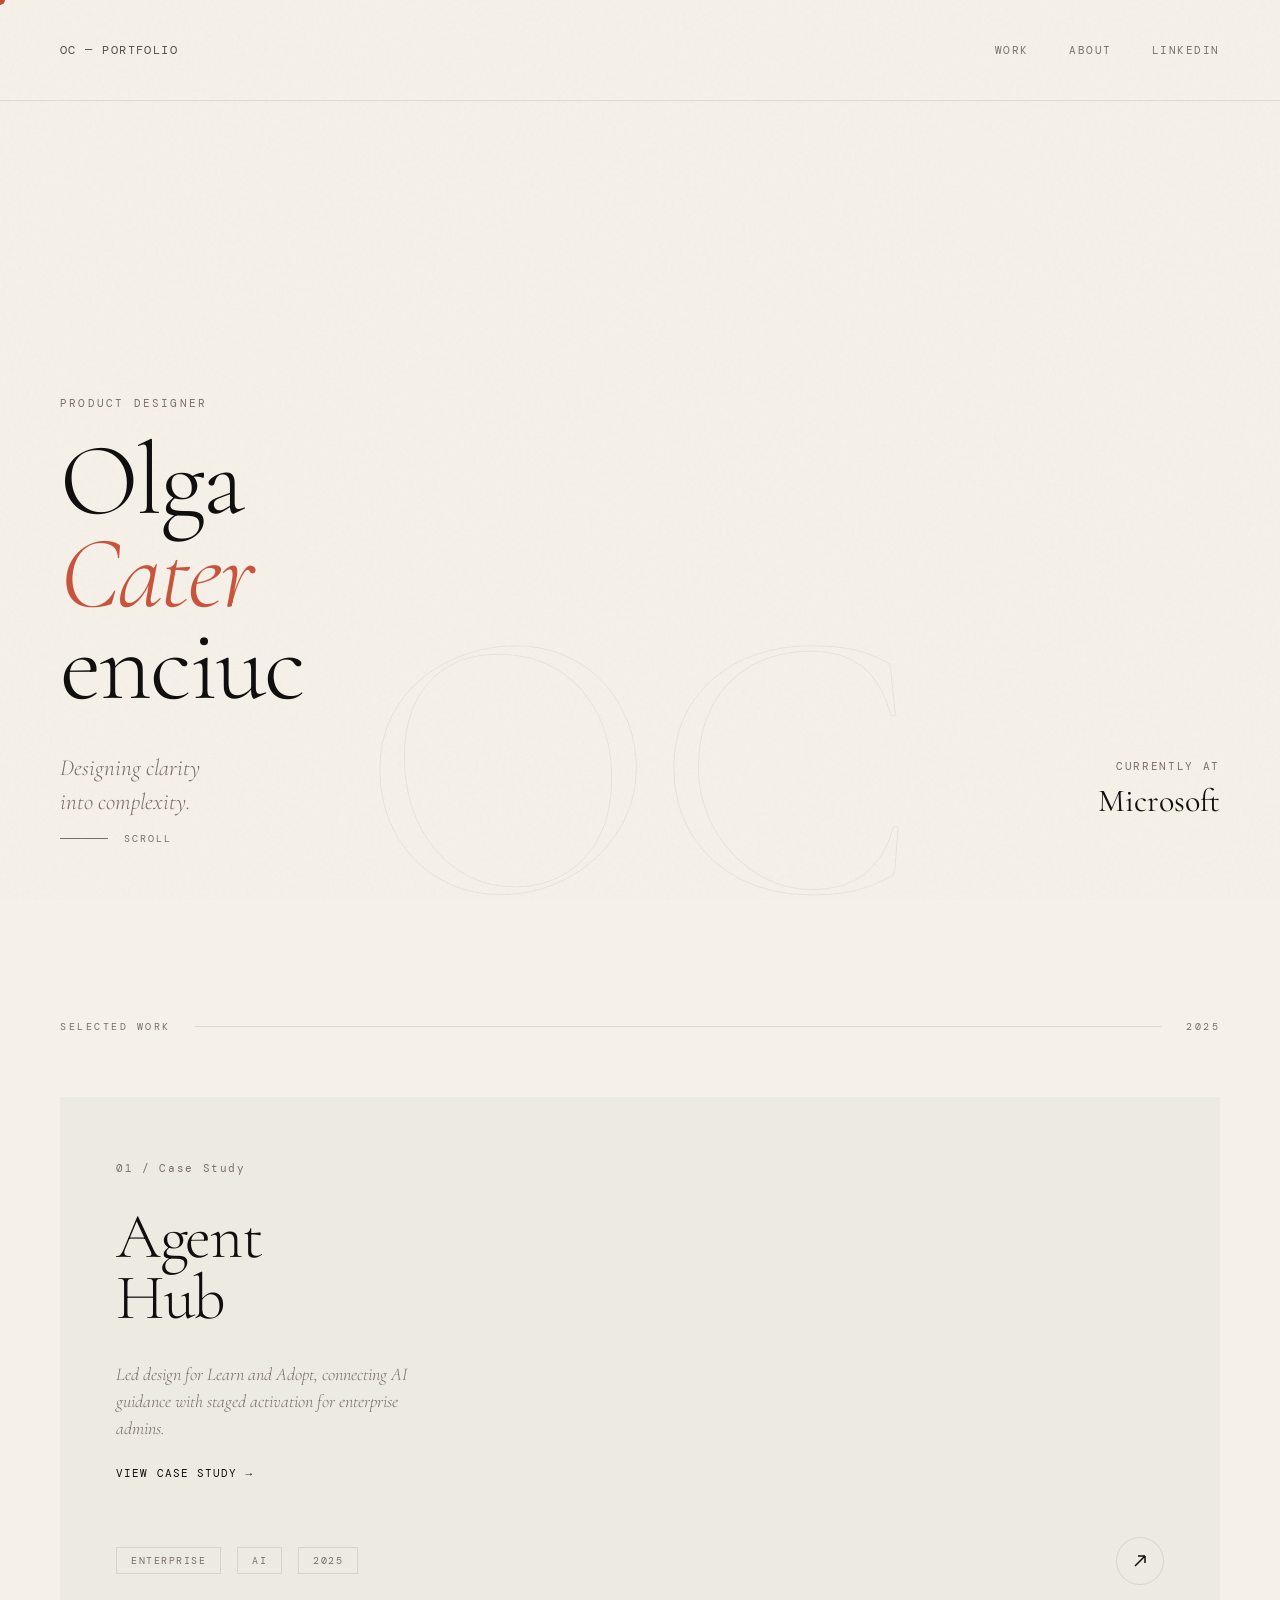
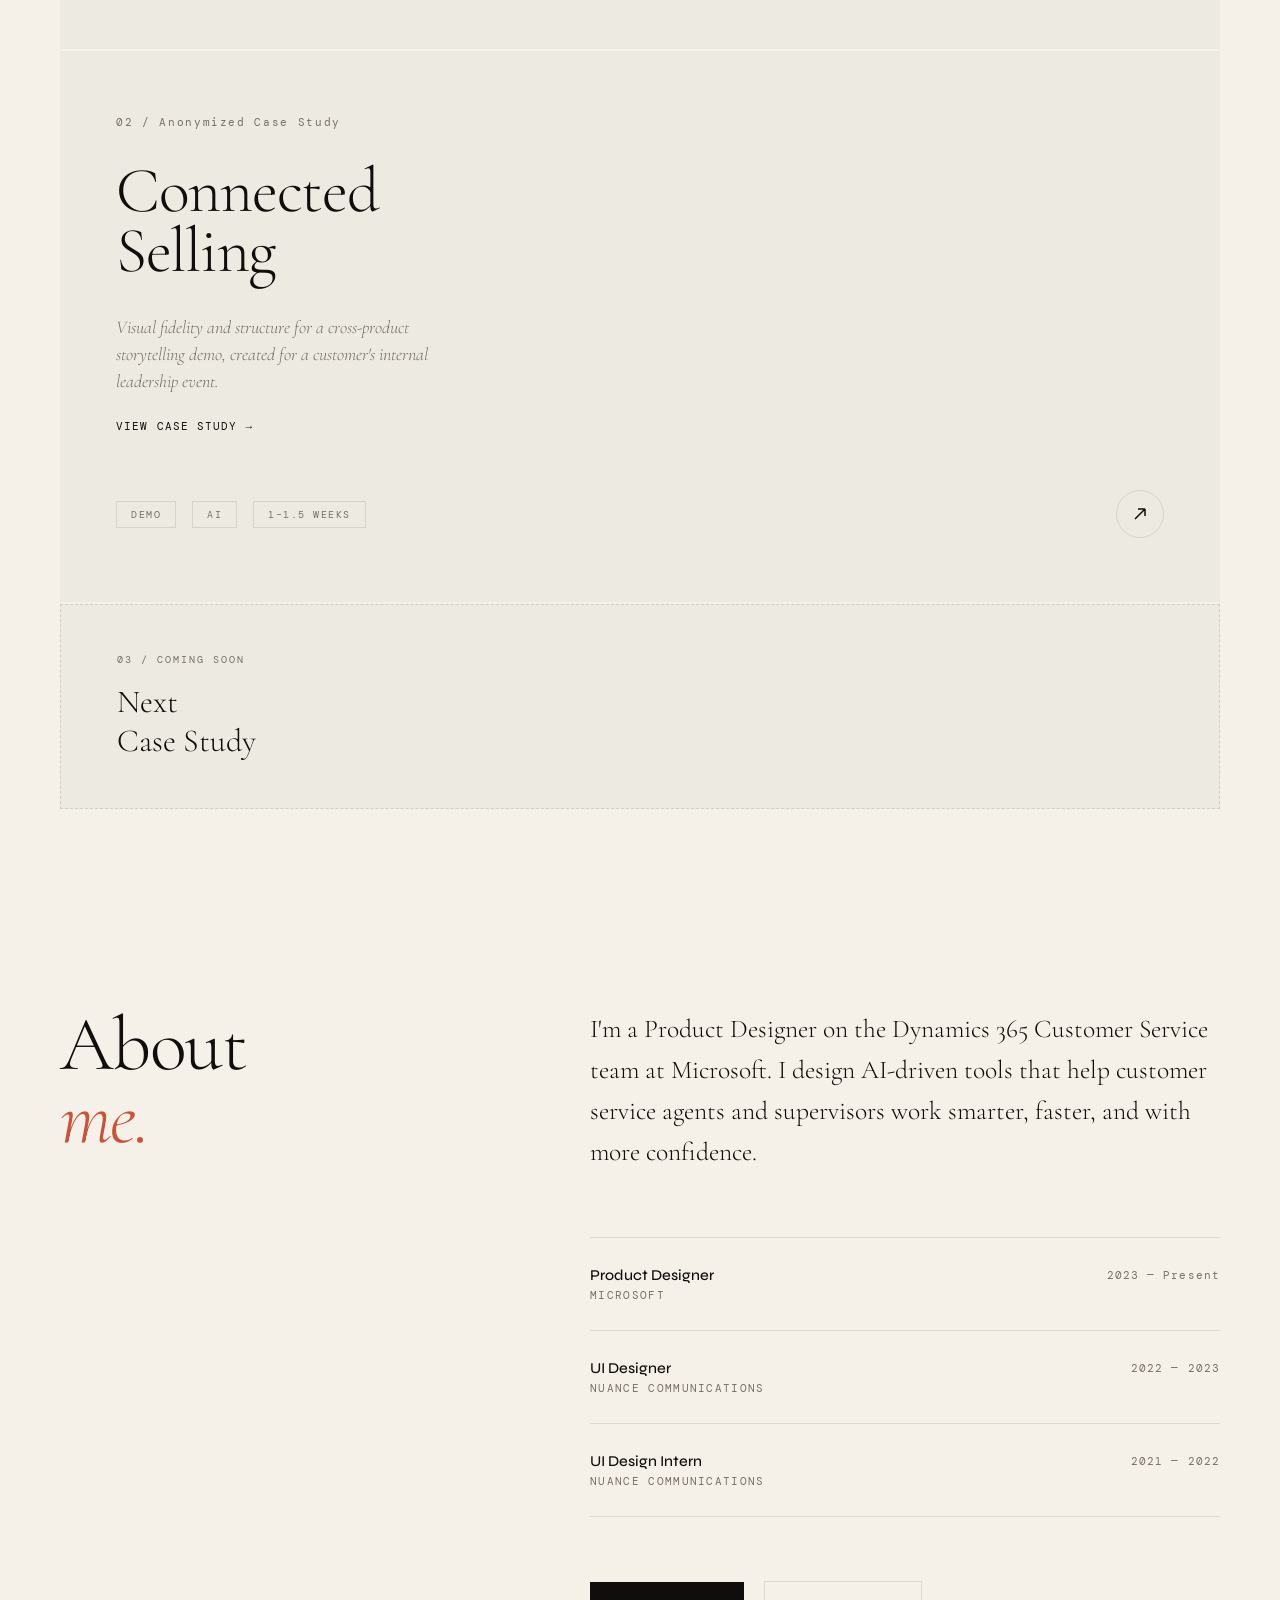
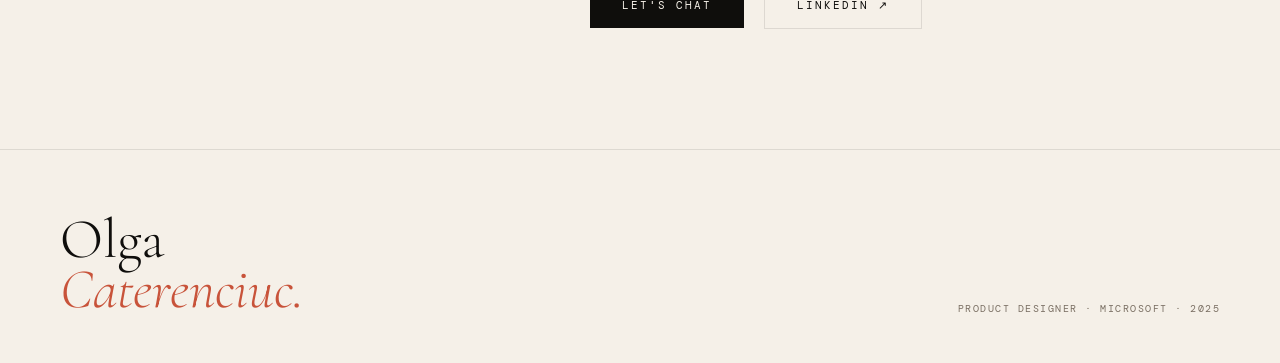
==== index.html @ b8806aa9 "Add portfolio prototype and refined case studies Co-authored-by: Copilot <223556219+Copilot@users.no" ====
<!DOCTYPE html>
<html lang="en">
<head>
  <meta charset="UTF-8" />
  <meta name="viewport" content="width=device-width, initial-scale=1.0" />
  <title>Olga Caterenciuc — Product Designer</title>
  <link href="https://fonts.googleapis.com/css2?family=Cormorant+Garamond:ital,wght@0,300;0,400;0,500;1,300;1,400&family=DM+Mono:wght@300;400&family=Syne:wght@400;500;700;800&display=swap" rel="stylesheet" />
  <style>
    *, *::before, *::after { box-sizing: border-box; margin: 0; padding: 0; }
    :root {
      --ivory: #F5F0E8; --ink: #0F0E0C; --warm-mid: #7A6F63;
      --accent: #C8533A; --accent-light: #E8C4BB;
      --surface: #EDEAE2; --border: rgba(15,14,12,0.1);
      --font-display: 'Cormorant Garamond', serif;
      --font-ui: 'Syne', sans-serif;
      --font-mono: 'DM Mono', monospace;
    }
    html { scroll-behavior: smooth; }
    body { background: var(--ivory); color: var(--ink); font-family: var(--font-ui); overflow-x: hidden; cursor: none; }
    body::before {
      content: ''; position: fixed; inset: 0;
      background-image: url("data:image/svg+xml,%3Csvg viewBox='0 0 256 256' xmlns='http://www.w3.org/2000/svg'%3E%3Cfilter id='noise'%3E%3CfeTurbulence type='fractalNoise' baseFrequency='0.9' numOctaves='4' stitchTiles='stitch'/%3E%3C/filter%3E%3Crect width='100%25' height='100%25' filter='url(%23noise)' opacity='0.035'/%3E%3C/svg%3E");
      pointer-events: none; z-index: 100; opacity: 0.6;
    }

    /* CURSOR */
    .cursor { position: fixed; width: 10px; height: 10px; background: var(--accent); border-radius: 50%; pointer-events: none; z-index: 9999; transform: translate(-50%,-50%); transition: width .25s, height .25s; mix-blend-mode: multiply; }
    .cursor-ring { position: fixed; width: 36px; height: 36px; border: 1px solid var(--accent); border-radius: 50%; pointer-events: none; z-index: 9998; transform: translate(-50%,-50%); transition: width .3s, height .3s, opacity .3s; opacity: .5; }
    body.ch .cursor { width: 20px; height: 20px; }
    body.ch .cursor-ring { width: 56px; height: 56px; opacity: .25; }

    /* NAV */
    nav { position: fixed; top: 0; left: 0; right: 0; z-index: 50; display: flex; justify-content: space-between; align-items: center; padding: 28px 60px; }
    .nav-logo { font-family: var(--font-mono); font-size: 12px; letter-spacing: .12em; color: var(--ink); text-decoration: none; text-transform: uppercase; opacity: .7; }
    .nav-links { display: flex; gap: 40px; list-style: none; }
    .nav-links a { font-family: var(--font-mono); font-size: 11px; letter-spacing: .14em; text-transform: uppercase; color: var(--ink); text-decoration: none; opacity: .55; transition: opacity .2s; }
    .nav-links a:hover { opacity: 1; }

    /* HERO */
    .hero { min-height: 100vh; display: grid; grid-template-columns: 1fr 1fr; padding: 0 60px; position: relative; overflow: hidden; }
    .hero-left { display: flex; flex-direction: column; justify-content: flex-end; padding-bottom: 80px; z-index: 2; }
    .hero-eyebrow { font-family: var(--font-mono); font-size: 11px; letter-spacing: .2em; text-transform: uppercase; color: var(--warm-mid); margin-bottom: 24px; opacity: 0; animation: fadeUp .8s ease .2s forwards; }
    .hero-name { font-family: var(--font-display); font-size: clamp(72px, 8vw, 128px); font-weight: 300; line-height: .9; letter-spacing: -.02em; color: var(--ink); opacity: 0; animation: fadeUp .9s ease .4s forwards; }
    .hero-name em { font-style: italic; color: var(--accent); }
    .hero-tagline { margin-top: 40px; font-family: var(--font-display); font-size: clamp(18px, 1.8vw, 24px); font-weight: 300; font-style: italic; color: var(--warm-mid); max-width: 380px; line-height: 1.5; opacity: 0; animation: fadeUp .9s ease .65s forwards; }
    .hero-right { display: flex; flex-direction: column; justify-content: flex-end; align-items: flex-end; padding-bottom: 80px; z-index: 2; }
    .hero-meta { text-align: right; opacity: 0; animation: fadeUp .8s ease .8s forwards; }
    .hero-meta-role { font-family: var(--font-mono); font-size: 11px; letter-spacing: .15em; text-transform: uppercase; color: var(--warm-mid); margin-bottom: 8px; }
    .hero-meta-company { font-family: var(--font-display); font-size: 32px; font-weight: 400; color: var(--ink); }
    .hero-deco { position: absolute; bottom: -60px; left: 50%; transform: translateX(-50%); font-family: var(--font-display); font-size: clamp(200px, 30vw, 420px); font-weight: 300; color: transparent; -webkit-text-stroke: 1px rgba(15,14,12,0.06); pointer-events: none; line-height: 1; white-space: nowrap; z-index: 1; opacity: 0; animation: fadeIn 1.2s ease 1s forwards; }
    .scroll-hint { position: absolute; bottom: 40px; left: 60px; display: flex; align-items: center; gap: 16px; opacity: 0; animation: fadeUp .8s ease 1.2s forwards; }
    .scroll-hint span { font-family: var(--font-mono); font-size: 10px; letter-spacing: .2em; text-transform: uppercase; color: var(--warm-mid); }
    .scroll-line { width: 48px; height: 1px; background: var(--warm-mid); transform-origin: left; animation: lineGrow 1s ease 1.5s both; }

    /* SECTION DIVIDER */
    .section-divider { display: flex; align-items: center; gap: 24px; padding: 0 60px; margin-bottom: 64px; }
    .section-divider-label { font-family: var(--font-mono); font-size: 10px; letter-spacing: .25em; text-transform: uppercase; color: var(--warm-mid); white-space: nowrap; }
    .section-divider-line { flex: 1; height: 1px; background: var(--border); }

    /* PROJECTS */
    .projects-section { padding: 120px 0 80px; }
    .projects-grid { padding: 0 60px; display: grid; gap: 2px; }

    .case-card { position: relative; display: grid; grid-template-columns: 1fr; background: var(--surface); overflow: hidden; cursor: none; transition: background .4s ease; text-decoration: none; color: inherit; }
    .case-card:hover { background: var(--ink); }
    .case-card-content { padding: 64px 56px; display: flex; flex-direction: column; justify-content: space-between; position: relative; z-index: 2; }
    .case-card-index { font-family: var(--font-mono); font-size: 11px; letter-spacing: .15em; color: var(--warm-mid); transition: color .4s; }
    .case-card:hover .case-card-index { color: rgba(245,240,232,.4); }
    .case-card-title { font-family: var(--font-display); font-size: clamp(48px, 5vw, 72px); font-weight: 300; line-height: .95; letter-spacing: -.02em; color: var(--ink); transition: color .4s; margin: 32px 0; }
    .case-card:hover .case-card-title { color: var(--ivory); }
    .case-card-desc { font-family: var(--font-display); font-size: 18px; font-weight: 300; font-style: italic; color: var(--warm-mid); line-height: 1.5; max-width: 320px; transition: color .4s; }
    .case-card:hover .case-card-desc { color: rgba(245,240,232,.6); }
    .case-card-footer { display: flex; align-items: center; gap: 16px; margin-top: 56px; }
    .case-card-tag { font-family: var(--font-mono); font-size: 10px; letter-spacing: .15em; text-transform: uppercase; padding: 6px 14px; border: 1px solid var(--border); color: var(--warm-mid); transition: border-color .4s, color .4s; }
    .case-card:hover .case-card-tag { border-color: rgba(245,240,232,.2); color: rgba(245,240,232,.5); }
    .case-card-arrow { margin-left: auto; width: 48px; height: 48px; border: 1px solid var(--border); border-radius: 50%; display: flex; align-items: center; justify-content: center; transition: border-color .4s, transform .3s, background .4s; }
    .case-card:hover .case-card-arrow { border-color: var(--accent); background: var(--accent); transform: rotate(-45deg); }
    .case-card-arrow svg { transition: stroke .4s; stroke: var(--ink); }
    .case-card:hover .case-card-arrow svg { stroke: var(--ivory); }

    .coming-soon-row { display: grid; grid-template-columns: 1fr 1fr; gap: 2px; margin-top: 2px; }
    .coming-card { padding: 48px 56px; background: var(--surface); border: 1px dashed rgba(15,14,12,.12); display: flex; flex-direction: column; gap: 16px; opacity: .6; }
    .coming-card-label { font-family: var(--font-mono); font-size: 10px; letter-spacing: .2em; text-transform: uppercase; color: var(--warm-mid); }
    .coming-card-title { font-family: var(--font-display); font-size: 32px; font-weight: 300; color: var(--ink); }

    /* ABOUT */
    .about-section { padding: 120px 60px; display: grid; grid-template-columns: 1fr 1.4fr; gap: 80px; align-items: start; }
    .about-heading-wrap { position: sticky; top: 120px; }
    .about-heading { font-family: var(--font-display); font-size: clamp(56px, 6vw, 88px); font-weight: 300; line-height: .95; letter-spacing: -.02em; color: var(--ink); }
    .about-heading em { font-style: italic; color: var(--accent); }
    .about-bio { font-family: var(--font-display); font-size: clamp(20px, 2vw, 26px); font-weight: 300; line-height: 1.6; color: var(--ink); margin-bottom: 64px; }
    .experience-list { border-top: 1px solid var(--border); }
    .exp-item { display: grid; grid-template-columns: 1fr auto; align-items: start; padding: 28px 0; border-bottom: 1px solid var(--border); gap: 24px; }
    .exp-role { font-family: var(--font-ui); font-size: 15px; font-weight: 500; color: var(--ink); margin-bottom: 4px; }
    .exp-company { font-family: var(--font-mono); font-size: 11px; letter-spacing: .12em; text-transform: uppercase; color: var(--warm-mid); }
    .exp-year { font-family: var(--font-mono); font-size: 11px; letter-spacing: .1em; color: var(--warm-mid); padding-top: 2px; }
    .about-cta { margin-top: 64px; display: flex; gap: 20px; align-items: center; }

    /* BUTTONS */
    .btn-primary { display: inline-flex; align-items: center; gap: 12px; padding: 16px 32px; background: var(--ink); color: var(--ivory); font-family: var(--font-mono); font-size: 11px; letter-spacing: .18em; text-transform: uppercase; text-decoration: none; transition: background .3s; cursor: none; }
    .btn-primary:hover { background: var(--accent); }
    .btn-ghost { display: inline-flex; align-items: center; gap: 12px; padding: 16px 32px; border: 1px solid var(--border); color: var(--ink); font-family: var(--font-mono); font-size: 11px; letter-spacing: .18em; text-transform: uppercase; text-decoration: none; transition: border-color .3s, color .3s, background .3s; cursor: none; }
    .btn-ghost:hover { border-color: var(--ink); background: var(--ink); color: var(--ivory); }

    /* FOOTER */
    footer { padding: 64px 60px 48px; border-top: 1px solid var(--border); display: flex; justify-content: space-between; align-items: flex-end; }
    .footer-left { font-family: var(--font-display); font-size: 56px; font-weight: 300; line-height: .9; color: var(--ink); }
    .footer-left em { font-style: italic; color: var(--accent); }
    .footer-copy { font-family: var(--font-mono); font-size: 10px; letter-spacing: .15em; text-transform: uppercase; color: var(--warm-mid); }

    /* ANIMATIONS */
    @keyframes fadeUp { from { opacity: 0; transform: translateY(24px); } to { opacity: 1; transform: translateY(0); } }
    @keyframes fadeIn { from { opacity: 0; } to { opacity: 1; } }
    @keyframes lineGrow { from { transform: scaleX(0); } to { transform: scaleX(1); } }
    .reveal { opacity: 0; transform: translateY(32px); transition: opacity .8s ease, transform .8s ease; }
    .reveal.visible { opacity: 1; transform: translateY(0); }

    @media (max-width: 900px) {
      nav { padding: 24px 32px; } .nav-links { display: none; }
      .hero { grid-template-columns: 1fr; padding: 0 32px; }
      .hero-right { display: none; }
      .section-divider, .projects-grid { padding: 0 32px; }
      .coming-soon-row { grid-template-columns: 1fr; }
      .coming-card { padding: 40px 32px; }
      .about-section { grid-template-columns: 1fr; padding: 80px 32px; gap: 48px; }
      .about-heading-wrap { position: static; }
      footer { flex-direction: column; gap: 32px; align-items: flex-start; padding: 48px 32px 40px; }
      .footer-left { font-size: 40px; }
    }
  </style>
  <link rel="stylesheet" href="prototype.css" />
</head>
<body>
  <div class="cursor" id="cursor"></div>
  <div class="cursor-ring" id="cursorRing"></div>

  <nav aria-label="Main navigation">
    <a href="index.html" class="nav-logo">OC — Portfolio</a>
    <ul class="nav-links">
      <li><a href="#projects">Work</a></li>
      <li><a href="#about">About</a></li>
      <li><a href="https://www.linkedin.com/in/olga-caterenciuc-95aa991a5/" target="_blank" rel="noopener noreferrer">LinkedIn</a></li>
    </ul>
  </nav>

  <section class="hero">
    <div class="hero-left">
      <p class="hero-eyebrow">Product Designer</p>
      <h1 class="hero-name">Olga<br><em>Cater</em><br>enciuc</h1>
      <p class="hero-tagline">Designing clarity<br>into complexity.</p>
    </div>
    <div class="hero-right">
      <div class="hero-meta">
        <p class="hero-meta-role">Currently at</p>
        <p class="hero-meta-company">Microsoft</p>
      </div>
    </div>
    <div class="hero-deco">OC</div>
    <a class="scroll-hint" href="#projects" aria-label="Explore selected work">
      <div class="scroll-line"></div>
      <span>Scroll</span>
    </a>
  </section>

  <section class="projects-section" id="projects">
    <div class="section-divider reveal">
      <span class="section-divider-label">Selected Work</span>
      <div class="section-divider-line"></div>
      <span class="section-divider-label">2025</span>
    </div>
    <div class="projects-grid">
      <a href="agenthub.html" class="case-card reveal">
        <div class="case-card-content">
          <span class="case-card-index">01 / Case Study</span>
          <div>
            <h2 class="case-card-title">Agent<br>Hub</h2>
            <p class="case-card-desc">Led design for Learn and Adopt, connecting AI guidance with staged activation for enterprise admins.</p>
            <span class="case-card-link">View case study &rarr;</span>
          </div>
          <div class="case-card-footer">
            <span class="case-card-tag">Enterprise</span>
            <span class="case-card-tag">AI</span>
            <span class="case-card-tag">2025</span>
            <div class="case-card-arrow">
              <svg width="16" height="16" viewBox="0 0 16 16" fill="none" stroke-width="1.5">
                <path d="M3 13L13 3M13 3H6M13 3V10"/>
              </svg>
            </div>
          </div>
        </div>
      </a>
      <a href="connected-selling.html" class="case-card reveal">
        <div class="case-card-content">
          <span class="case-card-index">02 / Anonymized Case Study</span>
          <div>
            <h2 class="case-card-title">Connected<br>Selling</h2>
            <p class="case-card-desc">Visual fidelity and structure for a cross-product storytelling demo, created for a customer's internal leadership event.</p>
            <span class="case-card-link">View case study &rarr;</span>
          </div>
          <div class="case-card-footer">
            <span class="case-card-tag">Demo</span>
            <span class="case-card-tag">AI</span>
            <span class="case-card-tag">1–1.5 weeks</span>
            <div class="case-card-arrow">
              <svg width="16" height="16" viewBox="0 0 16 16" fill="none" stroke-width="1.5" aria-hidden="true">
                <path d="M3 13L13 3M13 3H6M13 3V10"/>
              </svg>
            </div>
          </div>
        </div>
      </a>
      <div class="coming-card reveal">
        <span class="coming-card-label">03 / Coming soon</span>
        <p class="coming-card-title">Next<br>Case Study</p>
      </div>
    </div>
  </section>

  <section class="about-section" id="about">
    <div class="about-heading-wrap reveal">
      <h2 class="about-heading">About<br><em>me.</em></h2>
    </div>
    <div class="about-body">
      <p class="about-bio reveal">I'm a Product Designer on the Dynamics 365 Customer Service team at Microsoft. I design AI-driven tools that help customer service agents and supervisors work smarter, faster, and with more confidence.</p>
      <div class="experience-list reveal">
        <div class="exp-item">
          <div><p class="exp-role">Product Designer</p><p class="exp-company">Microsoft</p></div>
          <span class="exp-year">2023 — Present</span>
        </div>
        <div class="exp-item">
          <div><p class="exp-role">UI Designer</p><p class="exp-company">Nuance Communications</p></div>
          <span class="exp-year">2022 — 2023</span>
        </div>
        <div class="exp-item">
          <div><p class="exp-role">UI Design Intern</p><p class="exp-company">Nuance Communications</p></div>
          <span class="exp-year">2021 — 2022</span>
        </div>
      </div>
      <div class="about-cta reveal">
        <a href="mailto:hello@olgacaterenciuc.co" class="btn-primary">Let's chat</a>
        <a href="https://www.linkedin.com/in/olga-caterenciuc-95aa991a5/" target="_blank" rel="noopener noreferrer" class="btn-ghost">LinkedIn ↗</a>
      </div>
    </div>
  </section>

  <footer>
    <div class="footer-left">Olga<br><em>Caterenciuc.</em></div>
    <div class="footer-right"><p class="footer-copy">Product Designer · Microsoft · 2025</p></div>
  </footer>

  <script>
    const cursor = document.getElementById('cursor');
    const ring = document.getElementById('cursorRing');
    let mx = -100, my = -100, rx = -100, ry = -100;
    document.addEventListener('mousemove', e => {
      mx = e.clientX; my = e.clientY;
      cursor.style.left = mx + 'px'; cursor.style.top = my + 'px';
    });
    function animateRing() {
      rx += (mx - rx) * .12; ry += (my - ry) * .12;
      ring.style.left = rx + 'px'; ring.style.top = ry + 'px';
      requestAnimationFrame(animateRing);
    }
    animateRing();
    document.querySelectorAll('a,button,.case-card').forEach(el => {
      el.addEventListener('mouseenter', () => document.body.classList.add('ch'));
      el.addEventListener('mouseleave', () => document.body.classList.remove('ch'));
    });
    const io = new IntersectionObserver(entries => {
      entries.forEach(e => { if (e.isIntersecting) { e.target.classList.add('visible'); io.unobserve(e.target); } });
    }, { threshold: .1 });
    document.querySelectorAll('.reveal').forEach(el => io.observe(el));
  </script>
</body>
</html>
---- prototype.css ----
nav {
  gap: 16px;
  background: var(--ivory);
  border-bottom: 1px solid var(--border);
}

[id] {
  scroll-margin-top: 128px;
}

a:focus-visible {
  outline: 2px solid var(--accent);
  outline-offset: 6px;
}

.nav-links a,
.nav-logo,
.nav-back {
  display: inline-flex;
  align-items: center;
  min-height: 44px;
}

.scroll-hint {
  z-index: 3;
  min-height: 44px;
  text-decoration: none;
}

.case-card-link {
  display: inline-block;
  margin-top: 24px;
  font-family: var(--font-mono);
  font-size: 11px;
  letter-spacing: .1em;
  text-transform: uppercase;
}

.case-card:hover .case-card-link,
.case-card:focus-visible .case-card-link {
  color: var(--accent);
}

@media (max-width: 1024px) {
  .cs-toc {
    display: block;
    position: static;
    margin-bottom: 48px;
  }

  .cs-toc-list {
    flex-direction: row;
    flex-wrap: wrap;
    gap: 8px 24px;
  }

  .cs-toc-list a {
    min-height: 44px;
  }
}

@media (max-width: 900px) {
  nav {
    flex-wrap: wrap;
    padding: 12px 24px;
    gap: 0 16px;
  }

  nav .nav-links {
    display: flex;
    flex-wrap: wrap;
    gap: 0 20px;
  }

  .case-card-content {
    padding: 40px 32px;
  }

  .case-card-footer,
  .about-cta,
  .footer-cta {
    flex-wrap: wrap;
  }
}

@media (pointer: coarse), (prefers-reduced-motion: reduce) {
  body {
    cursor: auto;
  }

  a,
  .case-card,
  .btn-primary,
  .btn-ghost {
    cursor: pointer;
  }

  .cursor,
  .cursor-ring {
    display: none;
  }
}

@media (prefers-reduced-motion: reduce) {
  html {
    scroll-behavior: auto;
  }

  *,
  *::before,
  *::after {
    animation: none !important;
    transition: none !important;
  }

  .reveal,
  .hero-eyebrow,
  .hero-name,
  .hero-tagline,
  .hero-meta,
  .hero-deco,
  .scroll-hint,
  .cs-hero-label,
  .cs-hero-title,
  .cs-hero-desc,
  .cs-hero-meta,
  .hero-deco-cs {
    opacity: 1;
    transform: none;
  }
}
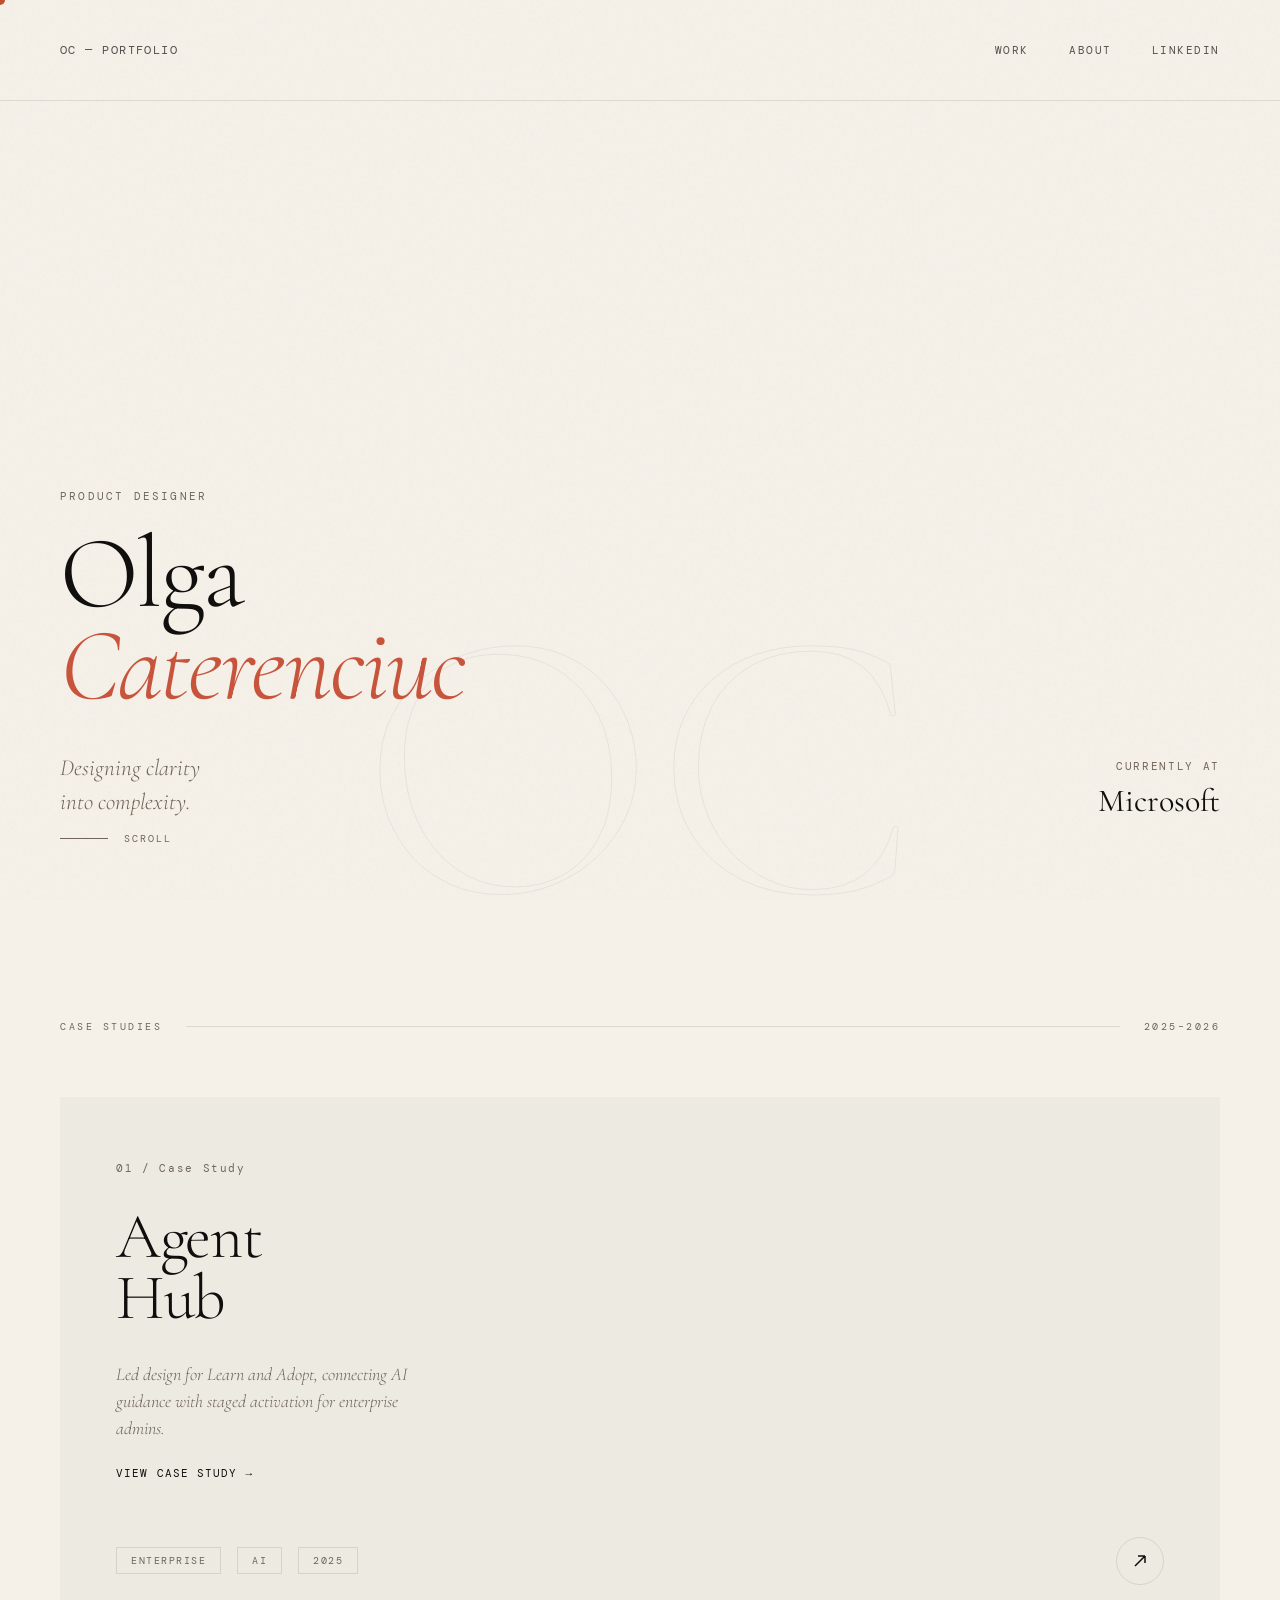
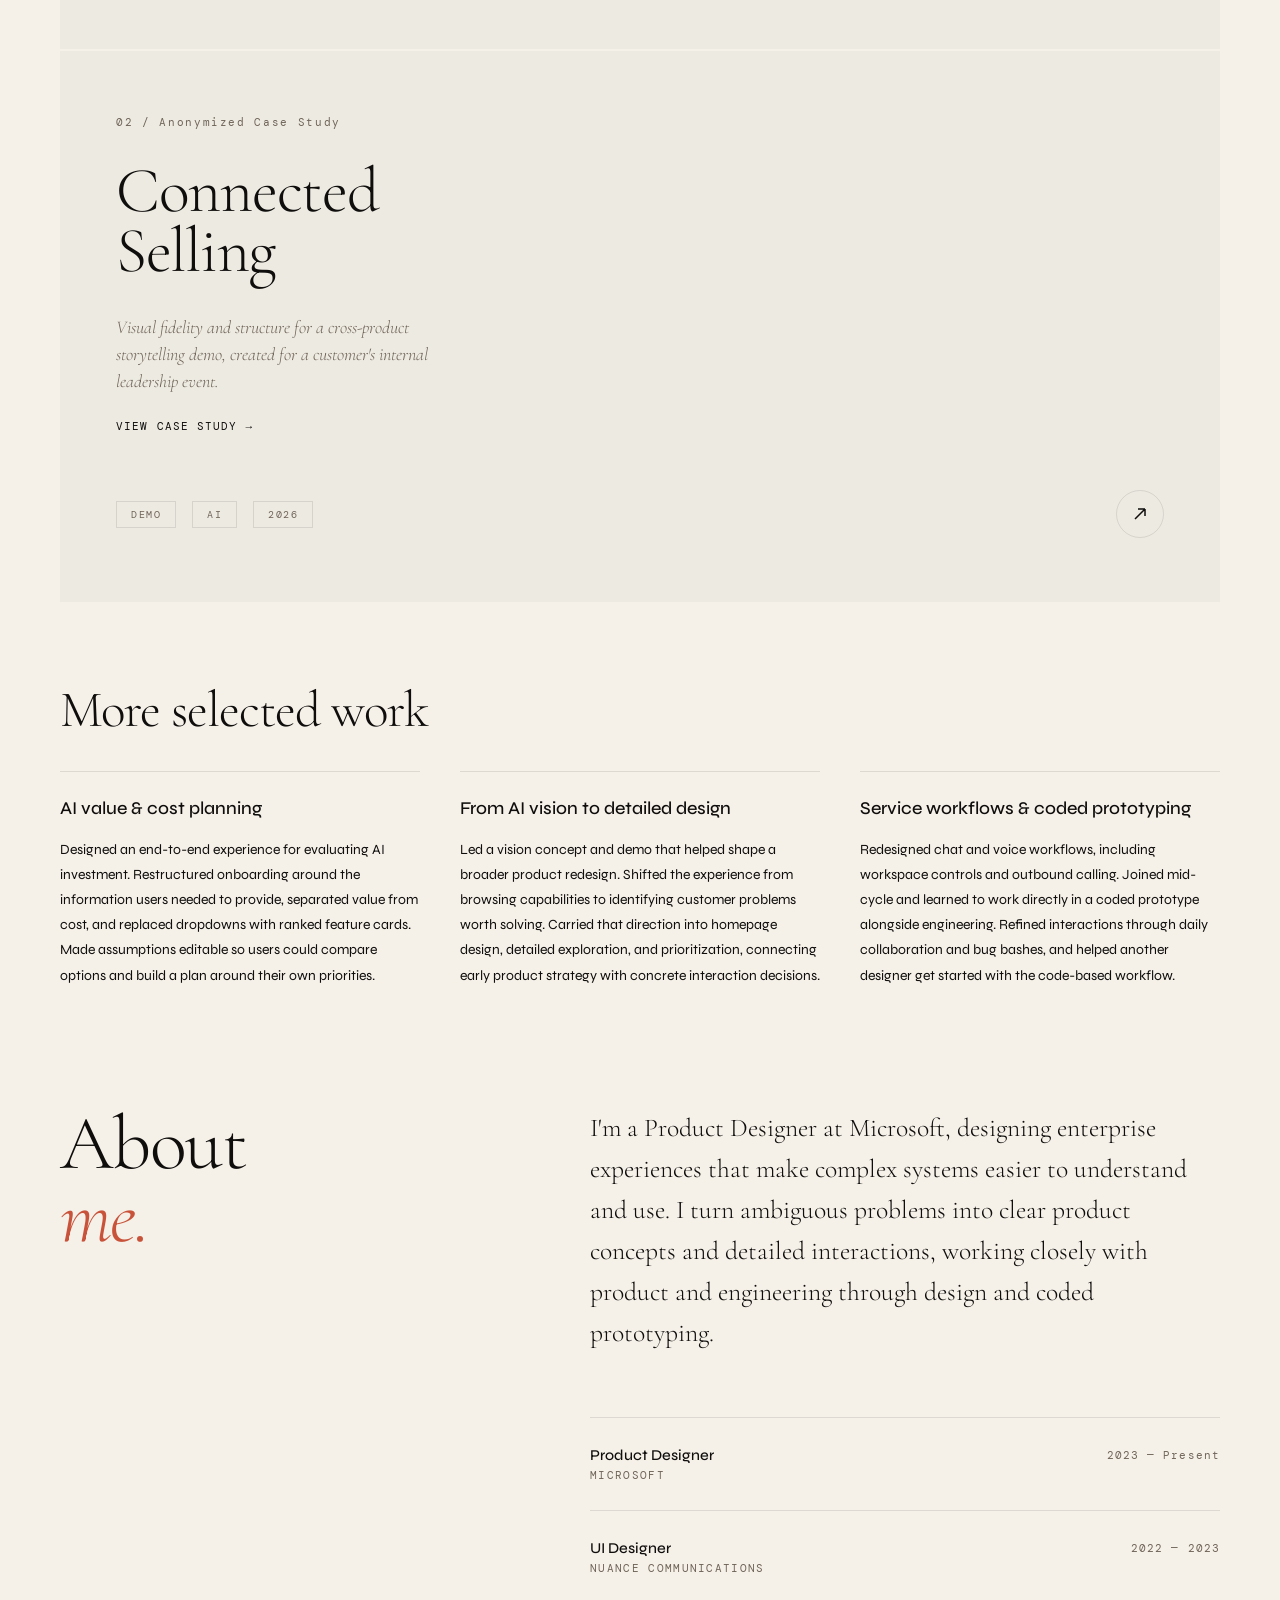
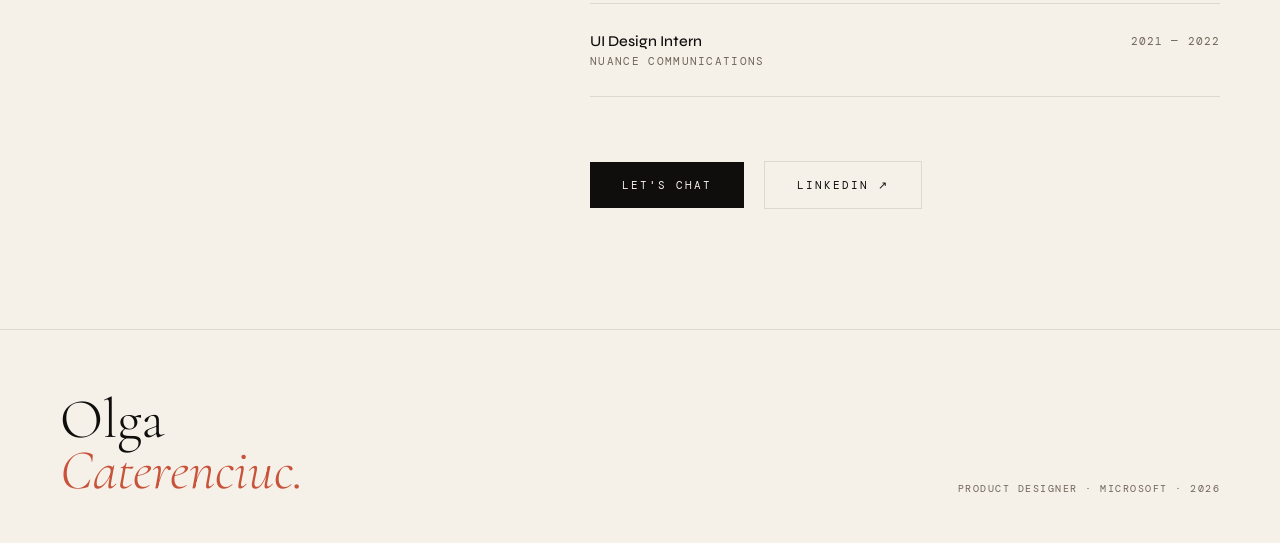
==== commit 0a561217: "Polish portfolio content, responsive layout, and accessibility Add selected-work summaries, refine t" ====
--- a/index.html
+++ b/index.html
@@ -3,6 +3,7 @@
 <head>
   <meta charset="UTF-8" />
   <meta name="viewport" content="width=device-width, initial-scale=1.0" />
+  <meta name="description" content="Olga Caterenciuc is a Product Designer at Microsoft, turning complex enterprise problems into clear product concepts, detailed interactions, and coded prototypes." />
   <title>Olga Caterenciuc — Product Designer</title>
   <link href="https://fonts.googleapis.com/css2?family=Cormorant+Garamond:ital,wght@0,300;0,400;0,500;1,300;1,400&family=DM+Mono:wght@300;400&family=Syne:wght@400;500;700;800&display=swap" rel="stylesheet" />
   <style>
@@ -38,10 +39,10 @@
 
     /* HERO */
     .hero { min-height: 100vh; display: grid; grid-template-columns: 1fr 1fr; padding: 0 60px; position: relative; overflow: hidden; }
-    .hero-left { display: flex; flex-direction: column; justify-content: flex-end; padding-bottom: 80px; z-index: 2; }
+    .hero-left { display: flex; flex-direction: column; justify-content: flex-end; padding: 156px 0 80px; z-index: 2; }
     .hero-eyebrow { font-family: var(--font-mono); font-size: 11px; letter-spacing: .2em; text-transform: uppercase; color: var(--warm-mid); margin-bottom: 24px; opacity: 0; animation: fadeUp .8s ease .2s forwards; }
     .hero-name { font-family: var(--font-display); font-size: clamp(72px, 8vw, 128px); font-weight: 300; line-height: .9; letter-spacing: -.02em; color: var(--ink); opacity: 0; animation: fadeUp .9s ease .4s forwards; }
-    .hero-name em { font-style: italic; color: var(--accent); }
+    .hero-name em { display: block; font-style: italic; color: var(--accent); white-space: nowrap; }
     .hero-tagline { margin-top: 40px; font-family: var(--font-display); font-size: clamp(18px, 1.8vw, 24px); font-weight: 300; font-style: italic; color: var(--warm-mid); max-width: 380px; line-height: 1.5; opacity: 0; animation: fadeUp .9s ease .65s forwards; }
     .hero-right { display: flex; flex-direction: column; justify-content: flex-end; align-items: flex-end; padding-bottom: 80px; z-index: 2; }
     .hero-meta { text-align: right; opacity: 0; animation: fadeUp .8s ease .8s forwards; }
@@ -78,10 +79,12 @@
     .case-card-arrow svg { transition: stroke .4s; stroke: var(--ink); }
     .case-card:hover .case-card-arrow svg { stroke: var(--ivory); }
 
-    .coming-soon-row { display: grid; grid-template-columns: 1fr 1fr; gap: 2px; margin-top: 2px; }
-    .coming-card { padding: 48px 56px; background: var(--surface); border: 1px dashed rgba(15,14,12,.12); display: flex; flex-direction: column; gap: 16px; opacity: .6; }
-    .coming-card-label { font-family: var(--font-mono); font-size: 10px; letter-spacing: .2em; text-transform: uppercase; color: var(--warm-mid); }
-    .coming-card-title { font-family: var(--font-display); font-size: 32px; font-weight: 300; color: var(--ink); }
+    .work-snapshots { padding: 0 60px; }
+    .work-snapshots-heading { font-family: var(--font-display); font-size: clamp(36px, 4vw, 52px); font-weight: 300; line-height: 1.1; letter-spacing: -.02em; margin-bottom: 32px; }
+    .work-snapshots-grid { display: grid; grid-template-columns: repeat(3, minmax(0, 1fr)); gap: 40px; }
+    .work-snapshot { border-top: 1px solid var(--border); padding-top: 24px; }
+    .work-snapshot h3 { font-size: 18px; font-weight: 500; line-height: 1.4; margin-bottom: 16px; }
+    .work-snapshot p { font-size: 14px; line-height: 1.8; max-width: 60ch; }
 
     /* ABOUT */
     .about-section { padding: 120px 60px; display: grid; grid-template-columns: 1fr 1.4fr; gap: 80px; align-items: start; }
@@ -118,10 +121,11 @@
     @media (max-width: 900px) {
       nav { padding: 24px 32px; } .nav-links { display: none; }
       .hero { grid-template-columns: 1fr; padding: 0 32px; }
+      .hero-name em { font-size: min(1em, 14vw); }
       .hero-right { display: none; }
       .section-divider, .projects-grid { padding: 0 32px; }
-      .coming-soon-row { grid-template-columns: 1fr; }
-      .coming-card { padding: 40px 32px; }
+      .work-snapshots { padding: 0 32px; }
+      .work-snapshots-grid { grid-template-columns: 1fr; gap: 32px; }
       .about-section { grid-template-columns: 1fr; padding: 80px 32px; gap: 48px; }
       .about-heading-wrap { position: static; }
       footer { flex-direction: column; gap: 32px; align-items: flex-start; padding: 48px 32px 40px; }
@@ -129,6 +133,14 @@
     }
   </style>
   <link rel="stylesheet" href="prototype.css" />
+  <noscript>
+    <style>
+      body { cursor: auto; }
+      a, .case-card, .btn-primary, .btn-ghost { cursor: pointer; }
+      .cursor, .cursor-ring { display: none; }
+      .reveal { opacity: 1; transform: none; }
+    </style>
+  </noscript>
 </head>
 <body>
   <div class="cursor" id="cursor"></div>
@@ -143,10 +155,11 @@
     </ul>
   </nav>
 
+  <main>
   <section class="hero">
     <div class="hero-left">
       <p class="hero-eyebrow">Product Designer</p>
-      <h1 class="hero-name">Olga<br><em>Cater</em><br>enciuc</h1>
+      <h1 class="hero-name">Olga <em>Caterenciuc</em></h1>
       <p class="hero-tagline">Designing clarity<br>into complexity.</p>
     </div>
     <div class="hero-right">
@@ -164,9 +177,9 @@
 
   <section class="projects-section" id="projects">
     <div class="section-divider reveal">
-      <span class="section-divider-label">Selected Work</span>
+      <span class="section-divider-label">Case Studies</span>
       <div class="section-divider-line"></div>
-      <span class="section-divider-label">2025</span>
+      <span class="section-divider-label">2025–2026</span>
     </div>
     <div class="projects-grid">
       <a href="agenthub.html" class="case-card reveal">
@@ -200,7 +213,7 @@
           <div class="case-card-footer">
             <span class="case-card-tag">Demo</span>
             <span class="case-card-tag">AI</span>
-            <span class="case-card-tag">1–1.5 weeks</span>
+            <span class="case-card-tag">2026</span>
             <div class="case-card-arrow">
               <svg width="16" height="16" viewBox="0 0 16 16" fill="none" stroke-width="1.5" aria-hidden="true">
                 <path d="M3 13L13 3M13 3H6M13 3V10"/>
@@ -209,10 +222,24 @@
           </div>
         </div>
       </a>
-      <div class="coming-card reveal">
-        <span class="coming-card-label">03 / Coming soon</span>
-        <p class="coming-card-title">Next<br>Case Study</p>
-      </div>
+    </div>
+  </section>
+
+  <section class="work-snapshots" id="more-work" aria-labelledby="more-work-heading">
+    <h2 class="work-snapshots-heading reveal" id="more-work-heading">More selected work</h2>
+    <div class="work-snapshots-grid">
+      <article class="work-snapshot reveal">
+        <h3>AI value &amp; cost planning</h3>
+        <p>Designed an end-to-end experience for evaluating AI investment. Restructured onboarding around the information users needed to provide, separated value from cost, and replaced dropdowns with ranked feature cards. Made assumptions editable so users could compare options and build a plan around their own priorities.</p>
+      </article>
+      <article class="work-snapshot reveal">
+        <h3>From AI vision to detailed design</h3>
+        <p>Led a vision concept and demo that helped shape a broader product redesign. Shifted the experience from browsing capabilities to identifying customer problems worth solving. Carried that direction into homepage design, detailed exploration, and prioritization, connecting early product strategy with concrete interaction decisions.</p>
+      </article>
+      <article class="work-snapshot reveal">
+        <h3>Service workflows &amp; coded prototyping</h3>
+        <p>Redesigned chat and voice workflows, including workspace controls and outbound calling. Joined mid-cycle and learned to work directly in a coded prototype alongside engineering. Refined interactions through daily collaboration and bug bashes, and helped another designer get started with the code-based workflow.</p>
+      </article>
     </div>
   </section>
 
@@ -221,7 +248,7 @@
       <h2 class="about-heading">About<br><em>me.</em></h2>
     </div>
     <div class="about-body">
-      <p class="about-bio reveal">I'm a Product Designer on the Dynamics 365 Customer Service team at Microsoft. I design AI-driven tools that help customer service agents and supervisors work smarter, faster, and with more confidence.</p>
+      <p class="about-bio reveal">I'm a Product Designer at Microsoft, designing enterprise experiences that make complex systems easier to understand and use. I turn ambiguous problems into clear product concepts and detailed interactions, working closely with product and engineering through design and coded prototyping.</p>
       <div class="experience-list reveal">
         <div class="exp-item">
           <div><p class="exp-role">Product Designer</p><p class="exp-company">Microsoft</p></div>
@@ -237,15 +264,17 @@
         </div>
       </div>
       <div class="about-cta reveal">
-        <a href="mailto:hello@olgacaterenciuc.co" class="btn-primary">Let's chat</a>
+        <a href="mailto:olgacaterenciucwork@gmail.com" class="btn-primary">Let's chat</a>
         <a href="https://www.linkedin.com/in/olga-caterenciuc-95aa991a5/" target="_blank" rel="noopener noreferrer" class="btn-ghost">LinkedIn ↗</a>
       </div>
     </div>
   </section>
 
+  </main>
+
   <footer>
     <div class="footer-left">Olga<br><em>Caterenciuc.</em></div>
-    <div class="footer-right"><p class="footer-copy">Product Designer · Microsoft · 2025</p></div>
+    <div class="footer-right"><p class="footer-copy">Product Designer · Microsoft · 2026</p></div>
   </footer>
 
   <script>
--- a/prototype.css
+++ b/prototype.css
@@ -1,3 +1,8 @@
+:root {
+  --warm-mid: #706559;
+  --accent-strong: #AD432E;
+}
+
 nav {
   gap: 16px;
   background: var(--ivory);
@@ -11,6 +16,29 @@
 a:focus-visible {
   outline: 2px solid var(--accent);
   outline-offset: 6px;
+}
+
+.nav-links a,
+.nav-back {
+  opacity: .7;
+}
+
+.btn-primary:hover,
+.annotation-pin {
+  background: var(--accent-strong);
+}
+
+.cs-toc-list a:hover,
+.impact-text strong {
+  color: var(--accent-strong);
+}
+
+.pillar-card.active .pillar-number,
+.impact-item.highlight .impact-bullet,
+.reflection-label,
+.case-card:hover .case-card-index,
+.next-card:hover .next-card-sub {
+  color: rgba(245,240,232,.65);
 }
 
 .nav-links a,
@@ -36,9 +64,12 @@
   text-transform: uppercase;
 }
 
-.case-card:hover .case-card-link,
 .case-card:focus-visible .case-card-link {
-  color: var(--accent);
+  color: var(--accent-strong);
+}
+
+.case-card:hover .case-card-link {
+  color: var(--accent-light);
 }
 
 @media (max-width: 1024px) {
